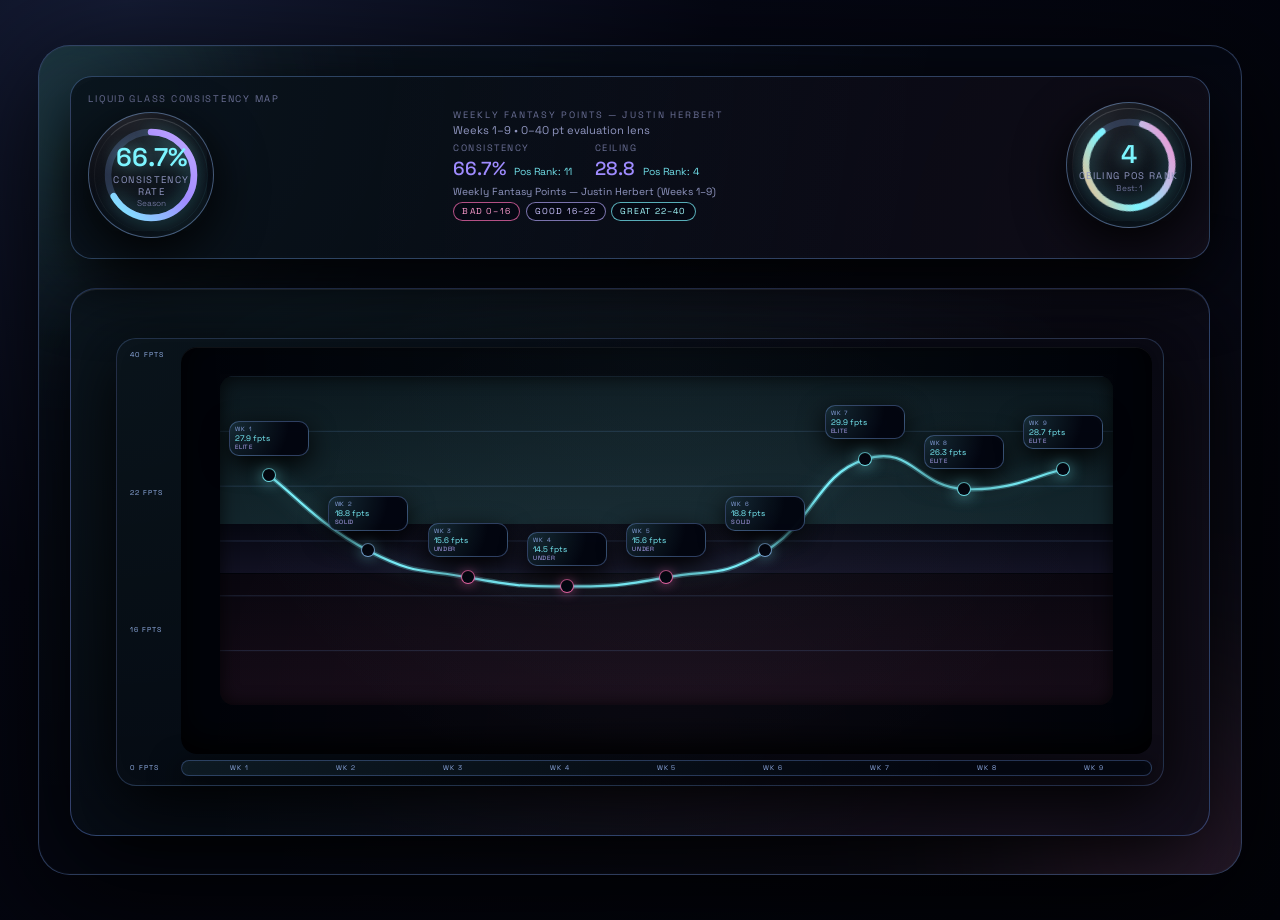
==== index.html @ f8a92109 "Merge 7397562824ddda8666086613f16e1fdcd18d4c22 into f3addb06becf944504b7ddfe4d9bb21b730d6e31" ====
<!DOCTYPE html>
<html lang="en">
  <head>
    <meta charset="UTF-8" />
    <title>Weekly Fantasy Points — Liquid Glass Consistency Map</title>
    <meta name="viewport" content="width=device-width, initial-scale=1.0" />
    <link rel="stylesheet" href="styles.css" />
  </head>
  <body>
    <main class="page">
      <section class="glass-shell">
        <!-- Ambient caustic glows -->
        <div class="shell-glow shell-glow--left"></div>
        <div class="shell-glow shell-glow--right"></div>

        <!-- Top integrated HUD band -->
        <header class="hud">
          <!-- Left: Consistency progress circle -->
          <div class="hud-segment hud-segment--left">
            <div class="hud-label">Liquid Glass Consistency Map</div>
            <div class="progress-circle progress-circle--consistency" aria-label="Season Consistency Rate 66.7%">
              <svg viewBox="0 0 120 120" class="progress-ring">
                <defs>
                  <linearGradient id="consistencyGradient" x1="0%" y1="0%" x2="100%" y2="100%">
                    <stop offset="0%" stop-color="#7cf5ff" />
                    <stop offset="55%" stop-color="#9f8bff" />
                    <stop offset="100%" stop-color="#c7a4ff" />
                  </linearGradient>
                </defs>
                <circle
                  class="progress-ring-track"
                  cx="60"
                  cy="60"
                  r="46"
                />
                <circle
                  class="progress-ring-fill"
                  cx="60"
                  cy="60"
                  r="46"
                  stroke="url(#consistencyGradient)"
                  style="--progress: 0.667;"
                />
              </svg>
              <div class="progress-circle-inner">
                <div class="progress-value">66.7%</div>
                <div class="progress-label">Consistency Rate</div>
                <div class="progress-caption">Season</div>
              </div>
            </div>
          </div>

          <!-- Center: Key stats -->
          <div class="hud-segment hud-segment--center">
            <div class="hud-player">
              <div class="hud-eyebrow">WEEKLY FANTASY POINTS — JUSTIN HERBERT</div>
              <div class="hud-context">Weeks 1–9 • 0–40 pt evaluation lens</div>
            </div>
            <div class="hud-metrics">
              <div class="metric-block">
                <div class="metric-label">Consistency</div>
                <div class="metric-primary">
                  <span class="metric-value">66.7%</span>
                  <span class="metric-sub">Pos Rank: 11</span>
                </div>
              </div>
              <div class="metric-block">
                <div class="metric-label">Ceiling</div>
                <div class="metric-primary">
                  <span class="metric-value">28.8</span>
                  <span class="metric-sub">Pos Rank: 4</span>
                </div>
              </div>
            </div>
            <div class="hud-series-label">
              Weekly Fantasy Points — Justin Herbert (Weeks 1–9)
            </div>
            <div class="hud-zones-legend">
              <span class="zone-chip zone-chip--bad">Bad 0–16</span>
              <span class="zone-chip zone-chip--good">Good 16–22</span>
              <span class="zone-chip zone-chip--great">Great 22–40</span>
            </div>
          </div>

          <!-- Right: Ceiling positional ranking circle -->
          <div class="hud-segment hud-segment--right">
            <div class="progress-circle progress-circle--ceiling" aria-label="Ceiling Positional Rank 4, closer to 1 is better">
              <svg viewBox="0 0 120 120" class="progress-ring">
                <defs>
                  <linearGradient id="ceilingGradient" x1="0%" y1="0%" x2="100%" y2="100%">
                    <stop offset="0%" stop-color="#ffb47e" />
                    <stop offset="40%" stop-color="#7cf5ff" />
                    <stop offset="100%" stop-color="#ff89cf" />
                  </linearGradient>
                </defs>
                <circle
                  class="progress-ring-track"
                  cx="60"
                  cy="60"
                  r="46"
                />
                <circle
                  class="progress-ring-fill progress-ring-fill--ceiling"
                  cx="60"
                  cy="60"
                  r="46"
                  stroke="url(#ceilingGradient)"
                  style="--progress: 0.842;"
                />
              </svg>
              <div class="progress-circle-inner">
                <div class="progress-value">4</div>
                <div class="progress-label">Ceiling Pos Rank</div>
                <div class="progress-caption">Best: 1</div>
              </div>
            </div>
          </div>
        </header>

        <!-- Chart container: canvas + tooltip overlay -->
        <section class="chart-shell">
          <div class="chart-glass-layer chart-glass-layer--outer"></div>
          <div class="chart-glass-layer chart-glass-layer--inner"></div>
          <div class="chart-caustic chart-caustic--top"></div>
          <div class="chart-caustic chart-caustic--bottom"></div>

          <canvas id="infographicCanvas" aria-label="Weekly fantasy points liquid glass chart" role="img"></canvas>

          <!-- Tooltip overlay (positioned by JS) -->
          <div id="chart-tooltip" class="chart-tooltip" hidden>
            <div class="tooltip-label" id="tooltip-week">Week 1</div>
            <div class="tooltip-value" id="tooltip-value">27.9 pts</div>
            <div class="tooltip-zone" id="tooltip-zone">Great Zone</div>
          </div>

          <!-- Week labels track removed to avoid second x-axis; canvas axis is the single timeline source -->
          <div class="week-track" aria-hidden="true"></div>
        </section>
      </section>
    </main>

    <script src="app.js"></script>
  </body>
</html>
---- styles.css ----
@import url("https://fonts.googleapis.com/css2?family=Space+Grotesk:wght@400;500;600&display=swap");

:root {
  --page-bg: radial-gradient(circle at 10% 0%, #151c35 0%, #050714 40%, #020309 100%);
  --font-main: "Space Grotesk", system-ui, -apple-system, BlinkMacSystemFont, "Segoe UI", sans-serif;

  --shell-bg: rgba(5, 8, 18, 0.9);
  --shell-border: rgba(132, 177, 255, 0.3);
  --shell-shadow: 0 28px 120px rgba(0, 0, 0, 0.92);

  --text-primary: #f6f7ff;
  --text-soft: #9096c0;
  --text-muted: #6b7096;

  --accent-cyan: #7cf5ff;
  --accent-violet: #9f8bff;
  --accent-pink: #ff89cf;
  --accent-great: #7cf5ff;
  --accent-good: #b9acff;
  --accent-bad: #ff6fb6;

  --zone-bad-from: rgba(18, 32, 70, 0.9);
  --zone-bad-to: rgba(13, 21, 46, 0.4);
  --zone-good-from: rgba(53, 50, 96, 0.9);
  --zone-good-to: rgba(40, 39, 73, 0.4);
  --zone-great-from: rgba(33, 71, 86, 0.9);
  --zone-great-to: rgba(42, 41, 66, 0.4);

  --tooltip-bg: rgba(6, 9, 20, 0.96);
  --tooltip-border: rgba(139, 189, 255, 0.6);
}

*,
*::before,
*::after {
  box-sizing: border-box;
}

html,
body {
  margin: 0;
  padding: 0;
}

body {
  min-height: 100vh;
  display: flex;
  align-items: center;
  justify-content: center;
  padding: 2.8rem clamp(1.4rem, 3vw, 3.2rem);
  background: var(--page-bg);
  color: var(--text-primary);
  font-family: var(--font-main);
}

/* PAGE + SHELL */

.page {
  width: 100%;
  display: flex;
  align-items: center;
  justify-content: center;
}

.glass-shell {
  position: relative;
  width: min(1280px, 100%);
  padding: 1.9rem 1.9rem 2.4rem;
  border-radius: 32px;
  background: radial-gradient(circle at 0% -20%, rgba(126, 245, 255, 0.06), transparent 60%) border-box,
    radial-gradient(circle at 100% 120%, rgba(255, 137, 207, 0.05), transparent 65%) border-box,
    var(--shell-bg);
  border: 1px solid var(--shell-border);
  box-shadow: var(--shell-shadow), inset 0 0 0 1px rgba(255, 255, 255, 0.02);
  backdrop-filter: blur(26px) saturate(150%);
  overflow: hidden;
}

/* Ambient shell glows */

.shell-glow {
  position: absolute;
  width: 420px;
  height: 420px;
  filter: blur(80px);
  opacity: 0.72;
  mix-blend-mode: screen;
  pointer-events: none;
}

.shell-glow--left {
  top: -140px;
  left: -180px;
  background: radial-gradient(circle at center, rgba(124, 245, 255, 0.38), transparent 70%);
}

.shell-glow--right {
  bottom: -180px;
  right: -120px;
  background: radial-gradient(circle at center, rgba(255, 137, 207, 0.28), transparent 70%);
}

/* TOP HUD: integrated liquid-glass band */

.hud {
  position: relative;
  z-index: 2;
  display: grid;
  grid-template-columns: minmax(0, 2.1fr) minmax(0, 2.4fr) minmax(0, 2fr);
  gap: 1.5rem;
  align-items: stretch;
  padding: 1rem 1.1rem 1.25rem;
  margin-bottom: 0.2rem;
  border-radius: 22px;
  background:
    radial-gradient(circle at 0% 0%, rgba(124, 245, 255, 0.06), transparent 75%),
    radial-gradient(circle at 100% 100%, rgba(255, 137, 207, 0.05), transparent 75%),
    rgba(4, 7, 16, 0.98);
  border: 1px solid rgba(126, 176, 255, 0.32);
  box-shadow:
    0 20px 70px rgba(0, 0, 0, 0.95),
    inset 0 0 18px rgba(255, 255, 255, 0.02);
  backdrop-filter: blur(22px) saturate(150%);
}

/* HUD segments */

.hud-segment {
  position: relative;
  display: flex;
  flex-direction: column;
  justify-content: center;
}

.hud-segment--left,
.hud-segment--right {
  gap: 0.4rem;
}

.hud-label {
  font-size: 0.6rem;
  letter-spacing: 0.18em;
  text-transform: uppercase;
  color: var(--text-muted);
}

/* Progress circles: shared */

.progress-circle {
  position: relative;
  width: 126px;
  height: 126px;
  border-radius: 50%;
  padding: 9px;
  display: flex;
  align-items: center;
  justify-content: center;
  background:
    radial-gradient(circle at 30% 0%, rgba(255, 255, 255, 0.12), transparent 70%),
    radial-gradient(circle at 80% 120%, rgba(124, 245, 255, 0.08), transparent 80%),
    rgba(3, 5, 13, 0.98);
  border: 1px solid rgba(151, 194, 255, 0.42);
  box-shadow:
    0 14px 50px rgba(0, 0, 0, 0.96),
    inset 0 0 12px rgba(255, 255, 255, 0.02);
}

.progress-circle::after {
  /* subtle edge highlight */
  content: "";
  position: absolute;
  inset: 5px;
  border-radius: 50%;
  border-top: 1px solid rgba(255, 255, 255, 0.16);
  border-left: 1px solid rgba(255, 255, 255, 0.05);
  border-right: 1px solid rgba(124, 245, 255, 0.08);
  opacity: 0.9;
  pointer-events: none;
}

.progress-ring {
  position: absolute;
  inset: 6px;
  transform: rotate(-90deg);
}

.progress-ring-track {
  fill: none;
  stroke: rgba(90, 112, 164, 0.35);
  stroke-width: 7;
}

.progress-ring-fill {
  fill: none;
  stroke-width: 7;
  stroke-linecap: round;
  stroke-dasharray: 289; /* approx circumference for r=46 */
  stroke-dashoffset: calc(289 * (1 - var(--progress, 0)));
  filter: drop-shadow(0 0 10px rgba(124, 245, 255, 0.42));
}

.progress-ring-fill--ceiling {
  /* start arc slightly offset for distinct feel */
  transform-origin: 60px 60px;
  transform: rotate(18deg);
}

.progress-circle-inner {
  position: relative;
  z-index: 2;
  text-align: center;
  display: flex;
  flex-direction: column;
  gap: 0.02rem;
}

.progress-value {
  font-size: 1.6rem;
  font-weight: 600;
  color: var(--accent-cyan);
  text-shadow: 0 0 16px rgba(124, 245, 255, 0.52);
}

.progress-label {
  font-size: 0.6rem;
  letter-spacing: 0.14em;
  text-transform: uppercase;
  color: var(--text-soft);
}

.progress-caption {
  font-size: 0.52rem;
  color: var(--text-muted);
}

/* Center HUD stats */

.hud-player {
  margin-bottom: 0.3rem;
}

.hud-eyebrow {
  font-size: 0.58rem;
  letter-spacing: 0.22em;
  text-transform: uppercase;
  color: var(--text-muted);
}

.hud-context {
  margin-top: 0.08rem;
  font-size: 0.7rem;
  color: var(--text-soft);
}

.hud-metrics {
  display: flex;
  gap: 1.4rem;
  margin: 0.05rem 0 0.3rem;
}

.metric-block {
  display: flex;
  flex-direction: column;
  gap: 0.08rem;
}

.metric-label {
  font-size: 0.58rem;
  text-transform: uppercase;
  letter-spacing: 0.16em;
  color: var(--text-muted);
}

.metric-primary {
  display: flex;
  align-items: baseline;
  gap: 0.5rem;
}

.metric-value {
  font-size: 1.18rem;
  font-weight: 500;
  color: var(--accent-violet);
}

.metric-sub {
  font-size: 0.64rem;
  color: var(--accent-cyan);
  opacity: 0.9;
}

.hud-series-label {
  font-size: 0.64rem;
  color: var(--text-soft);
}

.hud-zones-legend {
  margin-top: 0.2rem;
  display: flex;
  flex-wrap: wrap;
  gap: 0.35rem;
  font-size: 0.54rem;
}

.zone-chip {
  padding: 0.18rem 0.5rem;
  border-radius: 999px;
  border: 1px solid rgba(132, 177, 255, 0.26);
  background: rgba(6, 9, 20, 0.98);
  text-transform: uppercase;
  letter-spacing: 0.14em;
  color: var(--text-soft);
}

.zone-chip--bad {
  border-color: rgba(255, 111, 182, 0.7);
  color: #ff9dd0;
}

.zone-chip--good {
  border-color: rgba(185, 172, 255, 0.65);
  color: #cbc3ff;
}

.zone-chip--great {
  border-color: rgba(124, 245, 255, 0.7);
  color: #a6fbff;
}

/* Right HUD segment specific */

.hud-segment--right {
  align-items: flex-end;
}

/* Ensure progress circles scale a bit on smaller screens without animation */

.hud-segment--left .progress-circle,
.hud-segment--right .progress-circle {
  transition: none;
}

/* CHART SHELL */

.chart-shell {
  position: relative;
  margin-top: 1.85rem;
  padding: 1.2rem 1.2rem 1.4rem;
  border-radius: 26px;
  background:
    radial-gradient(circle at 15% 0%, rgba(124, 245, 255, 0.07), transparent 75%),
    radial-gradient(circle at 85% 100%, rgba(255, 137, 207, 0.08), transparent 75%),
    rgba(4, 7, 16, 0.98);
  border: 1px solid rgba(115, 158, 255, 0.35);
  box-shadow:
    0 26px 90px rgba(0, 0, 0, 0.98),
    inset 0 1px 0 rgba(255, 255, 255, 0.12),
    inset 0 20px 60px rgba(255, 255, 255, 0.018);
  overflow: hidden;
}

/* Inner glass layers for depth */

.chart-glass-layer {
  position: absolute;
  inset: 9% 4%;
  border-radius: 24px;
  pointer-events: none;
}

.chart-glass-layer--outer {
  border: 1px solid rgba(139, 184, 255, 0.2);
  box-shadow:
    inset 0 18px 40px rgba(255, 255, 255, 0.03),
    inset 0 -18px 65px rgba(0, 0, 0, 0.9);
}

.chart-glass-layer--inner {
  inset: 13% 7%;
  border-radius: 20px;
  background:
    radial-gradient(ellipse at top, rgba(124, 245, 255, 0.05), transparent 65%),
    radial-gradient(ellipse at bottom, rgba(255, 137, 207, 0.04), transparent 60%);
  box-shadow:
    inset 0 0 40px rgba(0, 0, 0, 0.95),
    inset 0 0 0 1px rgba(255, 255, 255, 0.015);
}

/* Caustic highlights */

.chart-caustic {
  position: absolute;
  pointer-events: none;
  filter: blur(32px);
  mix-blend-mode: screen;
  opacity: 0.65;
}

.chart-caustic--top {
  left: 10%;
  right: 10%;
  top: 9%;
  height: 38px;
  background: radial-gradient(ellipse at center, rgba(124, 245, 255, 0.22), transparent 70%);
}

.chart-caustic--bottom {
  left: 22%;
  right: 22%;
  bottom: 7%;
  height: 34px;
  background: radial-gradient(ellipse at center, rgba(255, 137, 207, 0.18), transparent 70%);
}

/* Chart host remains as structural canvas; real chart is DOM/SVG built adjacent */

#infographicCanvas {
  position: relative;
  display: block;
  width: 100%;
  height: clamp(360px, 56vh, 560px);
  border-radius: 22px;
  z-index: 2;
  cursor: default;
  padding: 0;
  background: transparent;
  overflow: visible;
}

/* Liquid Glass chart (lg-*) namespace */

.lg-chart-root {
  position: absolute;
  inset: 9% 4%;
  display: flex;
  align-items: stretch;
  justify-content: flex-start;
  z-index: 3;
  pointer-events: none; /* inner elements selectively re-enable */
}

.lg-chart-box {
  position: relative;
  flex: 1;
  display: grid;
  grid-template-columns: auto minmax(0, 1fr);
  grid-template-rows: minmax(0, 1fr) auto;
  column-gap: 0.65rem;
  row-gap: 0.35rem;
  padding: 0.5rem 0.7rem 0.55rem;
  border-radius: 20px;
  background:
    radial-gradient(circle at 0% 0%, rgba(124, 245, 255, 0.06), transparent 70%),
    radial-gradient(circle at 100% 100%, rgba(255, 137, 207, 0.05), transparent 70%),
    rgba(3, 6, 14, 0.98);
  border: 1px solid rgba(132, 177, 255, 0.22);
  box-shadow:
    inset 0 0 26px rgba(255, 255, 255, 0.02),
    0 18px 70px rgba(0, 0, 0, 0.98);
  backdrop-filter: blur(22px) saturate(150%);
  overflow: hidden;
  pointer-events: auto;
}

/* Y axis */

.lg-y-axis {
  grid-row: 1 / span 2;
  display: flex;
  flex-direction: column;
  justify-content: space-between;
  padding: 0.2rem 0.4rem 0.25rem 0.1rem;
}

.lg-y-tick {
  display: flex;
  align-items: center;
}

.lg-y-label {
  font-size: 0.44rem;
  letter-spacing: 0.14em;
  text-transform: uppercase;
  color: rgba(152, 182, 238, 0.96);
  white-space: nowrap;
}

/* Chart body (zones + grid + points) */

.lg-chart-body {
  position: relative;
  grid-column: 2 / 3;
  grid-row: 1 / 2;
  border-radius: 16px;
  overflow: hidden;
  background:
    radial-gradient(circle at 50% 0%, rgba(124, 245, 255, 0.04), transparent 75%),
    radial-gradient(circle at 50% 100%, rgba(255, 137, 207, 0.035), transparent 75%),
    rgba(2, 4, 10, 0.98);
  box-shadow:
    inset 0 1px 0 rgba(255, 255, 255, 0.06),
    inset 0 -12px 32px rgba(0, 0, 0, 0.96);
}

/* Horizontal bands */

.lg-zones {
  position: absolute;
  inset: 7% 4% 12% 4%;
  border-radius: 14px;
  overflow: hidden;
  pointer-events: none;
}

.lg-zone {
  position: absolute;
  left: 0;
  right: 0;
}

.lg-zone--bad {
  background: linear-gradient(
    to bottom,
    rgba(255, 111, 182, 0.03),
    rgba(255, 111, 182, 0.08)
  );
}

.lg-zone--good {
  background: linear-gradient(
    to bottom,
    rgba(159, 139, 255, 0.03),
    rgba(159, 139, 255, 0.1)
  );
}

.lg-zone--great {
  background: linear-gradient(
    to bottom,
    rgba(124, 245, 255, 0.08),
    rgba(124, 245, 255, 0.14)
  );
}

/* Grid overlay */

.lg-grid {
  position: absolute;
  inset: 7% 4% 12% 4%;
  border-radius: 14px;
  pointer-events: none;
  background-image: linear-gradient(
    to bottom,
    rgba(122, 167, 236, 0.22) 1px,
    transparent 1px
  );
  background-size: 100% calc(100% / 6);
  box-shadow: inset 0 0 18px rgba(0, 0, 0, 0.9);
  opacity: 0.85;
}

/* Points / curve layer */

.lg-points-layer {
  position: absolute;
  inset: 7% 4% 12% 4%;
  border-radius: 14px;
  pointer-events: none;
}

/* SVG curve */

.lg-curve-layer {
  position: absolute;
  inset: 0;
  width: 100%;
  height: 100%;
  overflow: visible;
}

.lg-curve {
  fill: none;
  stroke-linecap: round;
  stroke-linejoin: round;
}

.lg-curve--glow {
  stroke: rgba(124, 245, 255, 0.28);
  stroke-width: 5;
  filter: drop-shadow(0 0 10px rgba(124, 245, 255, 0.6));
}

.lg-curve--core {
  stroke: rgba(124, 245, 255, 0.96);
  stroke-width: 2.2;
}

/* Data points */

.lg-point {
  position: absolute;
  width: 12px;
  height: 12px;
  border-radius: 999px;
  background: #040813;
  box-shadow:
    0 0 0 1px rgba(146, 199, 255, 0.8),
    0 0 14px rgba(124, 245, 255, 0.6);
}

.lg-point.lg-zone--great {
  box-shadow:
    0 0 0 1px rgba(124, 245, 255, 0.95),
    0 0 16px rgba(124, 245, 255, 0.9);
}

.lg-point.lg-zone--bad {
  box-shadow:
    0 0 0 1px rgba(255, 111, 182, 0.9),
    0 0 12px rgba(255, 111, 182, 0.7);
}

/* Point labels */

.lg-point-label {
  position: absolute;
  width: 80px;
  padding: 0.18rem 0.32rem 0.22rem;
  border-radius: 10px;
  background: radial-gradient(
      circle at 0 0,
      rgba(124, 245, 255, 0.16),
      transparent 70%
    ),
    rgba(3, 6, 16, 0.98);
  border: 1px solid rgba(132, 177, 255, 0.34);
  box-shadow:
    0 8px 26px rgba(0, 0, 0, 0.96),
    inset 0 0 10px rgba(255, 255, 255, 0.02);
  backdrop-filter: blur(14px) saturate(150%);
  font-size: 0.42rem;
  color: #e6f0ff;
  pointer-events: none;
}

.lg-point-label-week {
  font-size: 0.38rem;
  letter-spacing: 0.14em;
  text-transform: uppercase;
  color: rgba(140, 168, 230, 0.96);
}

.lg-point-label-pts {
  font-size: 0.5rem;
  color: var(--accent-cyan);
}

.lg-point-label-zone {
  font-size: 0.38rem;
  text-transform: uppercase;
  letter-spacing: 0.11em;
  color: rgba(185, 172, 255, 0.98);
}

/* X axis */

.lg-x-axis {
  grid-column: 2 / 3;
  grid-row: 2 / 3;
  display: grid;
  grid-auto-flow: column;
  grid-auto-columns: 1fr;
  column-gap: 0.1rem;
  padding: 0.16rem 0.25rem 0.16rem 0.3rem;
  border-radius: 11px;
  background:
    radial-gradient(circle at 0% 0%, rgba(124, 245, 255, 0.08), transparent 80%),
    rgba(4, 7, 16, 0.98);
  border: 1px solid rgba(116, 160, 246, 0.3);
  box-shadow:
    0 10px 32px rgba(0, 0, 0, 0.96),
    inset 0 0 12px rgba(255, 255, 255, 0.02);
}

.lg-x-label {
  font-size: 0.42rem;
  text-align: center;
  letter-spacing: 0.14em;
  text-transform: uppercase;
  color: rgba(148, 177, 235, 0.96);
}

/* Ensure tooltip and week track remain neutral (HUD unaffected) */

.week-track {
  display: none;
}

.chart-tooltip {
  display: none;
}

/* RESPONSIVE */

@media (max-width: 980px) {
  body {
    padding: 1.8rem 1.2rem;
  }

  .glass-shell {
    padding: 1.4rem 1.4rem 1.8rem;
    border-radius: 26px;
  }

  .shell-header {
    grid-template-columns: minmax(0, 2fr) minmax(0, 2fr);
    grid-template-rows: auto auto;
    gap: 1.2rem;
  }

  .shell-header-right {
    grid-column: span 2;
    justify-self: flex-start;
  }

  .shell-meta {
    grid-template-columns: minmax(0, 1.6fr) minmax(0, 2fr);
    grid-auto-rows: auto;
    row-gap: 0.8rem;
  }

  .meta-legend {
    justify-content: flex-start;
  }
}

@media (max-width: 720px) {
  .shell-header {
    grid-template-columns: 1fr;
  }

  .shell-header-center {
    justify-self: flex-start;
    margin-left: -0.1rem;
  }

  .shell-header-right {
    justify-self: flex-start;
  }

  .shell-meta {
    grid-template-columns: 1fr;
  }

  #infographicCanvas {
    height: clamp(320px, 50vh, 440px);
  }

}
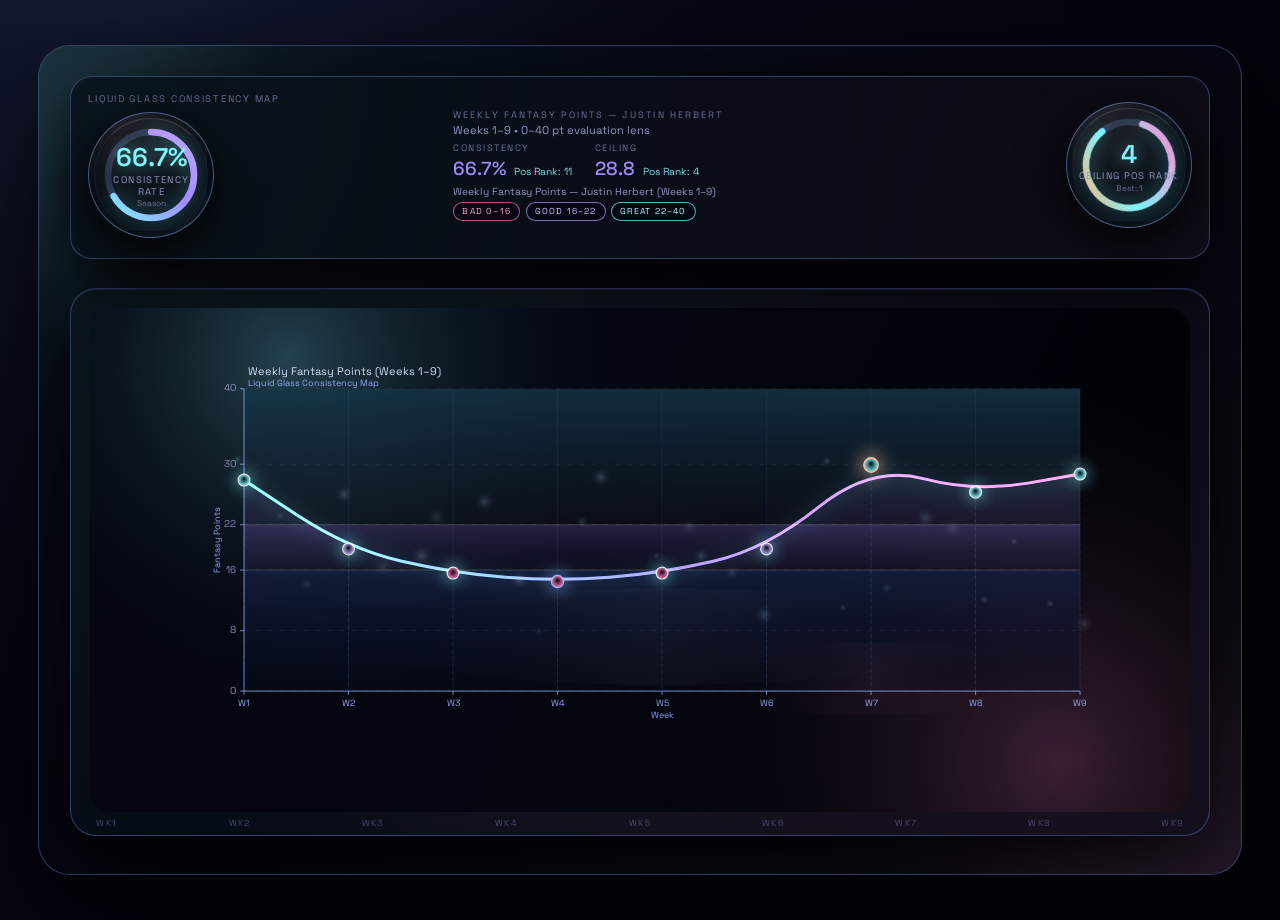
==== commit 292e4243: "Merge 1b4242892ae2c00131a32dca139b7974f654d42c into f3addb06becf944504b7ddfe4d9bb21b730d6e31" ====
--- a/index.html
+++ b/index.html
@@ -133,8 +133,19 @@
             <div class="tooltip-zone" id="tooltip-zone">Great Zone</div>
           </div>
 
-          <!-- Week labels track removed to avoid second x-axis; canvas axis is the single timeline source -->
-          <div class="week-track" aria-hidden="true"></div>
+          <!-- Week labels track (helper for quick reading) -->
+          <div class="week-track" aria-hidden="true">
+            <!-- Week labels are rendered into canvas + orbs; this subtle strip reinforces the timeline -->
+            <span>WK1</span>
+            <span>WK2</span>
+            <span>WK3</span>
+            <span>WK4</span>
+            <span>WK5</span>
+            <span>WK6</span>
+            <span>WK7</span>
+            <span>WK8</span>
+            <span>WK9</span>
+          </div>
         </section>
       </section>
     </main>
--- a/styles.css
+++ b/styles.css
@@ -412,7 +412,7 @@
   background: radial-gradient(ellipse at center, rgba(255, 137, 207, 0.18), transparent 70%);
 }
 
-/* Chart host remains as structural canvas; real chart is DOM/SVG built adjacent */
+/* Canvas */
 
 #infographicCanvas {
   position: relative;
@@ -420,284 +420,75 @@
   width: 100%;
   height: clamp(360px, 56vh, 560px);
   border-radius: 22px;
+  z-index: 3;
+  cursor: default;
+}
+
+/* Week track: subtle static guide, not interactive */
+
+.week-track {
+  position: absolute;
+  bottom: 0.35rem;
+  left: 1.6rem;
+  right: 1.6rem;
+  display: flex;
+  justify-content: space-between;
+  font-size: 0.55rem;
+  letter-spacing: 0.16em;
+  text-transform: uppercase;
+  color: rgba(158, 173, 255, 0.36);
+  pointer-events: none;
   z-index: 2;
-  cursor: default;
-  padding: 0;
-  background: transparent;
-  overflow: visible;
-}
-
-/* Liquid Glass chart (lg-*) namespace */
-
-.lg-chart-root {
-  position: absolute;
-  inset: 9% 4%;
-  display: flex;
-  align-items: stretch;
-  justify-content: flex-start;
-  z-index: 3;
-  pointer-events: none; /* inner elements selectively re-enable */
-}
-
-.lg-chart-box {
-  position: relative;
-  flex: 1;
-  display: grid;
-  grid-template-columns: auto minmax(0, 1fr);
-  grid-template-rows: minmax(0, 1fr) auto;
-  column-gap: 0.65rem;
-  row-gap: 0.35rem;
+}
+
+/* Tooltip */
+
+.chart-tooltip {
+  position: absolute;
+  min-width: 136px;
   padding: 0.5rem 0.7rem 0.55rem;
-  border-radius: 20px;
-  background:
-    radial-gradient(circle at 0% 0%, rgba(124, 245, 255, 0.06), transparent 70%),
-    radial-gradient(circle at 100% 100%, rgba(255, 137, 207, 0.05), transparent 70%),
-    rgba(3, 6, 14, 0.98);
-  border: 1px solid rgba(132, 177, 255, 0.22);
+  border-radius: 14px;
+  background: var(--tooltip-bg);
+  border: 1px solid var(--tooltip-border);
   box-shadow:
-    inset 0 0 26px rgba(255, 255, 255, 0.02),
-    0 18px 70px rgba(0, 0, 0, 0.98);
-  backdrop-filter: blur(22px) saturate(150%);
-  overflow: hidden;
-  pointer-events: auto;
-}
-
-/* Y axis */
-
-.lg-y-axis {
-  grid-row: 1 / span 2;
-  display: flex;
-  flex-direction: column;
-  justify-content: space-between;
-  padding: 0.2rem 0.4rem 0.25rem 0.1rem;
-}
-
-.lg-y-tick {
-  display: flex;
-  align-items: center;
-}
-
-.lg-y-label {
-  font-size: 0.44rem;
-  letter-spacing: 0.14em;
-  text-transform: uppercase;
-  color: rgba(152, 182, 238, 0.96);
-  white-space: nowrap;
-}
-
-/* Chart body (zones + grid + points) */
-
-.lg-chart-body {
-  position: relative;
-  grid-column: 2 / 3;
-  grid-row: 1 / 2;
-  border-radius: 16px;
-  overflow: hidden;
-  background:
-    radial-gradient(circle at 50% 0%, rgba(124, 245, 255, 0.04), transparent 75%),
-    radial-gradient(circle at 50% 100%, rgba(255, 137, 207, 0.035), transparent 75%),
-    rgba(2, 4, 10, 0.98);
-  box-shadow:
-    inset 0 1px 0 rgba(255, 255, 255, 0.06),
-    inset 0 -12px 32px rgba(0, 0, 0, 0.96);
-}
-
-/* Horizontal bands */
-
-.lg-zones {
-  position: absolute;
-  inset: 7% 4% 12% 4%;
-  border-radius: 14px;
-  overflow: hidden;
+    0 16px 50px rgba(0, 0, 0, 0.95),
+    inset 0 0 14px rgba(255, 255, 255, 0.02);
+  backdrop-filter: blur(18px) saturate(150%);
+  transform: translate(-50%, -115%);
+  z-index: 10;
   pointer-events: none;
 }
 
-.lg-zone {
-  position: absolute;
-  left: 0;
-  right: 0;
-}
-
-.lg-zone--bad {
-  background: linear-gradient(
-    to bottom,
-    rgba(255, 111, 182, 0.03),
-    rgba(255, 111, 182, 0.08)
-  );
-}
-
-.lg-zone--good {
-  background: linear-gradient(
-    to bottom,
-    rgba(159, 139, 255, 0.03),
-    rgba(159, 139, 255, 0.1)
-  );
-}
-
-.lg-zone--great {
-  background: linear-gradient(
-    to bottom,
-    rgba(124, 245, 255, 0.08),
-    rgba(124, 245, 255, 0.14)
-  );
-}
-
-/* Grid overlay */
-
-.lg-grid {
-  position: absolute;
-  inset: 7% 4% 12% 4%;
-  border-radius: 14px;
-  pointer-events: none;
-  background-image: linear-gradient(
-    to bottom,
-    rgba(122, 167, 236, 0.22) 1px,
-    transparent 1px
-  );
-  background-size: 100% calc(100% / 6);
-  box-shadow: inset 0 0 18px rgba(0, 0, 0, 0.9);
-  opacity: 0.85;
-}
-
-/* Points / curve layer */
-
-.lg-points-layer {
-  position: absolute;
-  inset: 7% 4% 12% 4%;
-  border-radius: 14px;
-  pointer-events: none;
-}
-
-/* SVG curve */
-
-.lg-curve-layer {
-  position: absolute;
-  inset: 0;
-  width: 100%;
-  height: 100%;
-  overflow: visible;
-}
-
-.lg-curve {
-  fill: none;
-  stroke-linecap: round;
-  stroke-linejoin: round;
-}
-
-.lg-curve--glow {
-  stroke: rgba(124, 245, 255, 0.28);
-  stroke-width: 5;
-  filter: drop-shadow(0 0 10px rgba(124, 245, 255, 0.6));
-}
-
-.lg-curve--core {
-  stroke: rgba(124, 245, 255, 0.96);
-  stroke-width: 2.2;
-}
-
-/* Data points */
-
-.lg-point {
-  position: absolute;
-  width: 12px;
-  height: 12px;
-  border-radius: 999px;
-  background: #040813;
-  box-shadow:
-    0 0 0 1px rgba(146, 199, 255, 0.8),
-    0 0 14px rgba(124, 245, 255, 0.6);
-}
-
-.lg-point.lg-zone--great {
-  box-shadow:
-    0 0 0 1px rgba(124, 245, 255, 0.95),
-    0 0 16px rgba(124, 245, 255, 0.9);
-}
-
-.lg-point.lg-zone--bad {
-  box-shadow:
-    0 0 0 1px rgba(255, 111, 182, 0.9),
-    0 0 12px rgba(255, 111, 182, 0.7);
-}
-
-/* Point labels */
-
-.lg-point-label {
-  position: absolute;
-  width: 80px;
-  padding: 0.18rem 0.32rem 0.22rem;
-  border-radius: 10px;
-  background: radial-gradient(
-      circle at 0 0,
-      rgba(124, 245, 255, 0.16),
-      transparent 70%
-    ),
-    rgba(3, 6, 16, 0.98);
-  border: 1px solid rgba(132, 177, 255, 0.34);
-  box-shadow:
-    0 8px 26px rgba(0, 0, 0, 0.96),
-    inset 0 0 10px rgba(255, 255, 255, 0.02);
-  backdrop-filter: blur(14px) saturate(150%);
-  font-size: 0.42rem;
-  color: #e6f0ff;
-  pointer-events: none;
-}
-
-.lg-point-label-week {
-  font-size: 0.38rem;
-  letter-spacing: 0.14em;
-  text-transform: uppercase;
-  color: rgba(140, 168, 230, 0.96);
-}
-
-.lg-point-label-pts {
-  font-size: 0.5rem;
+.chart-tooltip::before {
+  content: "";
+  position: absolute;
+  left: 50%;
+  bottom: -7px;
+  transform: translateX(-50%);
+  border-width: 7px 7px 0 7px;
+  border-style: solid;
+  border-color: rgba(10, 14, 30, 0.96) transparent transparent transparent;
+  filter: drop-shadow(0 -1px 3px rgba(0, 0, 0, 0.9));
+}
+
+.tooltip-label {
+  font-size: 0.58rem;
+  letter-spacing: 0.18em;
+  text-transform: uppercase;
+  color: var(--text-muted);
+}
+
+.tooltip-value {
+  margin-top: 0.08rem;
+  font-size: 0.98rem;
+  font-weight: 500;
   color: var(--accent-cyan);
 }
 
-.lg-point-label-zone {
-  font-size: 0.38rem;
-  text-transform: uppercase;
-  letter-spacing: 0.11em;
-  color: rgba(185, 172, 255, 0.98);
-}
-
-/* X axis */
-
-.lg-x-axis {
-  grid-column: 2 / 3;
-  grid-row: 2 / 3;
-  display: grid;
-  grid-auto-flow: column;
-  grid-auto-columns: 1fr;
-  column-gap: 0.1rem;
-  padding: 0.16rem 0.25rem 0.16rem 0.3rem;
-  border-radius: 11px;
-  background:
-    radial-gradient(circle at 0% 0%, rgba(124, 245, 255, 0.08), transparent 80%),
-    rgba(4, 7, 16, 0.98);
-  border: 1px solid rgba(116, 160, 246, 0.3);
-  box-shadow:
-    0 10px 32px rgba(0, 0, 0, 0.96),
-    inset 0 0 12px rgba(255, 255, 255, 0.02);
-}
-
-.lg-x-label {
-  font-size: 0.42rem;
-  text-align: center;
-  letter-spacing: 0.14em;
-  text-transform: uppercase;
-  color: rgba(148, 177, 235, 0.96);
-}
-
-/* Ensure tooltip and week track remain neutral (HUD unaffected) */
-
-.week-track {
-  display: none;
-}
-
-.chart-tooltip {
-  display: none;
+.tooltip-zone {
+  margin-top: 0.02rem;
+  font-size: 0.64rem;
+  color: var(--accent-violet);
 }
 
 /* RESPONSIVE */
@@ -756,4 +547,8 @@
     height: clamp(320px, 50vh, 440px);
   }
 
-}
+  .week-track {
+    left: 1.2rem;
+    right: 1.2rem;
+  }
+}
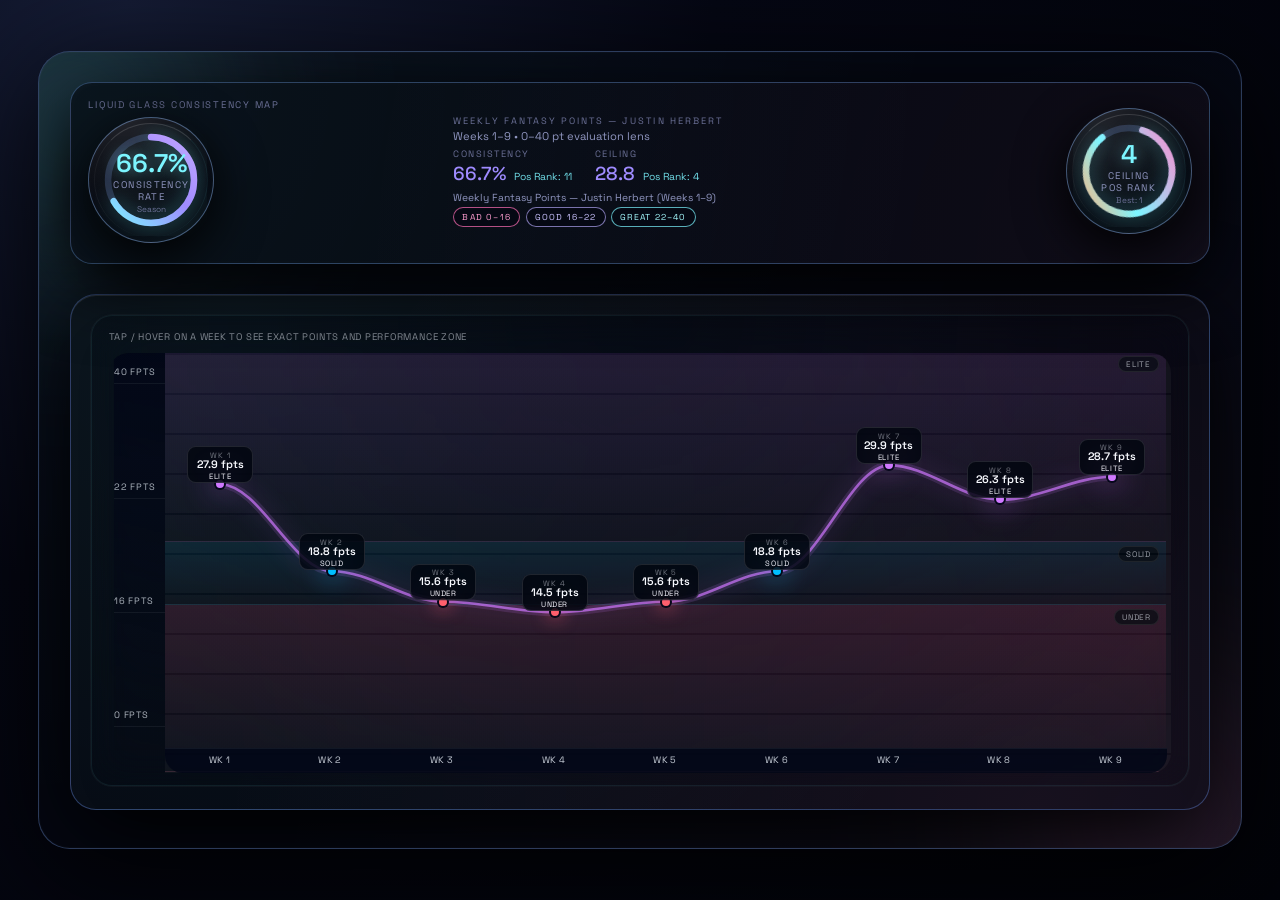
==== commit 45a5296c: "Merge 909bdd382ce21caeeb0fba69757c3b03284b9605 into f3addb06becf944504b7ddfe4d9bb21b730d6e31" ====
--- a/index.html
+++ b/index.html
@@ -110,41 +110,25 @@
               </svg>
               <div class="progress-circle-inner">
                 <div class="progress-value">4</div>
-                <div class="progress-label">Ceiling Pos Rank</div>
+                <div class="progress-label">Ceiling<br> Pos Rank</div>
                 <div class="progress-caption">Best: 1</div>
               </div>
             </div>
           </div>
         </header>
 
-        <!-- Chart container: canvas + tooltip overlay -->
+        <!-- Chart container: reference weekly chart shell -->
         <section class="chart-shell">
-          <div class="chart-glass-layer chart-glass-layer--outer"></div>
-          <div class="chart-glass-layer chart-glass-layer--inner"></div>
-          <div class="chart-caustic chart-caustic--top"></div>
-          <div class="chart-caustic chart-caustic--bottom"></div>
-
-          <canvas id="infographicCanvas" aria-label="Weekly fantasy points liquid glass chart" role="img"></canvas>
-
-          <!-- Tooltip overlay (positioned by JS) -->
-          <div id="chart-tooltip" class="chart-tooltip" hidden>
-            <div class="tooltip-label" id="tooltip-week">Week 1</div>
-            <div class="tooltip-value" id="tooltip-value">27.9 pts</div>
-            <div class="tooltip-zone" id="tooltip-zone">Great Zone</div>
-          </div>
-
-          <!-- Week labels track (helper for quick reading) -->
-          <div class="week-track" aria-hidden="true">
-            <!-- Week labels are rendered into canvas + orbs; this subtle strip reinforces the timeline -->
-            <span>WK1</span>
-            <span>WK2</span>
-            <span>WK3</span>
-            <span>WK4</span>
-            <span>WK5</span>
-            <span>WK6</span>
-            <span>WK7</span>
-            <span>WK8</span>
-            <span>WK9</span>
+          <div class="weekly-chart-shell">
+            <small class="weekly-chart-shell__hint">
+              Tap / hover on a week to see exact points and performance zone
+            </small>
+            <div class="weekly-chart-box" id="weekly-chart-box">
+              <div class="weekly-chart-y-axis" id="weekly-chart-y-axis"></div>
+              <div class="weekly-chart-grid" aria-hidden="true"></div>
+              <div class="weekly-chart-line-layer" id="weekly-chart-points"></div>
+              <div class="weekly-chart-x-axis" id="weekly-chart-x-axis"></div>
+            </div>
           </div>
         </section>
       </section>
--- a/styles.css
+++ b/styles.css
@@ -359,136 +359,205 @@
   overflow: hidden;
 }
 
-/* Inner glass layers for depth */
-
-.chart-glass-layer {
-  position: absolute;
-  inset: 9% 4%;
-  border-radius: 24px;
+/* Reference weekly chart shell */
+
+.weekly-chart-shell {
+  position: relative;
+  border-radius: 22px;
+  padding: 1rem 1.1rem 0.8rem;
+  background: radial-gradient(circle at top, rgba(1, 5, 16, 0.45), rgba(4, 7, 18, 0));
+  border: 1px solid rgba(255, 255, 255, 0.04);
+  box-shadow: inset 0 0 0 1px rgba(124, 245, 255, 0.08);
+  backdrop-filter: blur(18px);
+  overflow: hidden;
+}
+
+.weekly-chart-shell__hint {
+  color: rgba(239, 246, 255, 0.55);
+  font-size: 0.6rem;
+  display: block;
+  margin-bottom: 0.6rem;
+  letter-spacing: 0.08em;
+  text-transform: uppercase;
+}
+
+.weekly-chart-box {
+  position: relative;
+  width: 100%;
+  height: clamp(320px, 50vh, 420px);
+  border-radius: 20px;
+  overflow: hidden;
+  background: radial-gradient(circle at 35% 20%, rgba(2, 6, 23, 0.22), rgba(2, 6, 23, 0));
+}
+
+.weekly-chart-y-axis {
+  position: absolute;
+  top: 0;
+  bottom: 1.35rem;
+  left: 0.35rem;
+  width: 3.2rem;
+  background: linear-gradient(180deg, rgba(2, 6, 23, 0.78), rgba(2, 6, 23, 0));
+  display: flex;
+  flex-direction: column;
+  justify-content: space-between;
+  padding: 0.85rem 0 1.5rem;
+  gap: 0.25rem;
+  z-index: 3;
+}
+
+.weekly-chart-y-tick {
+  display: flex;
+  align-items: center;
+  gap: 0.3rem;
+  font-size: 0.58rem;
+  color: rgba(239, 246, 255, 0.72);
+  border-bottom: 1px solid rgba(239, 246, 255, 0.06);
+  padding-bottom: 0.32rem;
+  letter-spacing: 0.08em;
+  text-transform: uppercase;
+}
+
+.weekly-chart-grid {
+  position: absolute;
+  inset: 0 0 0 3.5rem;
+  background-image: linear-gradient(
+    transparent calc(100% - 38px),
+    rgba(255, 255, 255, 0.04) calc(100% - 38px)
+  );
+  background-size: 100% 40px;
   pointer-events: none;
-}
-
-.chart-glass-layer--outer {
-  border: 1px solid rgba(139, 184, 255, 0.2);
-  box-shadow:
-    inset 0 18px 40px rgba(255, 255, 255, 0.03),
-    inset 0 -18px 65px rgba(0, 0, 0, 0.9);
-}
-
-.chart-glass-layer--inner {
-  inset: 13% 7%;
-  border-radius: 20px;
-  background:
-    radial-gradient(ellipse at top, rgba(124, 245, 255, 0.05), transparent 65%),
-    radial-gradient(ellipse at bottom, rgba(255, 137, 207, 0.04), transparent 60%);
-  box-shadow:
-    inset 0 0 40px rgba(0, 0, 0, 0.95),
-    inset 0 0 0 1px rgba(255, 255, 255, 0.015);
-}
-
-/* Caustic highlights */
-
-.chart-caustic {
-  position: absolute;
+  z-index: 1;
+}
+
+.weekly-chart-line-layer {
+  position: absolute;
+  inset: 1rem 0.25rem 1.4rem 3.5rem;
+  z-index: 4;
+}
+
+.weekly-chart-x-axis {
+  position: absolute;
+  bottom: 0;
+  left: 3.5rem;
+  right: 0.3rem;
+  display: flex;
+  justify-content: space-between;
+  gap: 0;
+  font-size: 0.58rem;
+  color: rgba(239, 246, 255, 0.82);
+  background: rgba(2, 6, 23, 0.85);
+  border-top: 1px solid rgba(239, 246, 255, 0.06);
+  border-radius: 0 0 18px 18px;
+  backdrop-filter: blur(10px);
+  padding: 0.35rem 0 0.4rem;
+  letter-spacing: 0.04em;
+  z-index: 5;
+}
+
+.weekly-chart-x-axis span {
+  flex: 1 1 auto;
+  text-align: center;
+}
+
+.weekly-zone {
+  position: absolute;
+  left: 3.5rem;
+  right: 0.35rem;
+  border-bottom: 1px solid rgba(239, 246, 255, 0.05);
+  z-index: 0;
+}
+
+.weekly-zone-label {
+  position: absolute;
+  top: 4px;
+  right: 0.45rem;
+  font-size: 0.5rem;
+  text-transform: uppercase;
+  letter-spacing: 0.11em;
+  padding: 0.12rem 0.4rem 0.16rem;
+  border-radius: 999px;
+  border: 1px solid rgba(255, 255, 255, 0.08);
+  background: rgba(1, 4, 11, 0.78);
+  color: rgba(239, 246, 255, 0.62);
+  backdrop-filter: blur(12px);
+}
+
+.weekly-zone--bad {
+  background: linear-gradient(180deg, rgba(255, 66, 122, 0.12), rgba(5, 7, 15, 0));
+}
+
+.weekly-zone--good {
+  background: linear-gradient(180deg, rgba(0, 195, 255, 0.09), rgba(5, 7, 15, 0));
+}
+
+.weekly-zone--great {
+  background: linear-gradient(180deg, rgba(199, 97, 255, 0.1), rgba(5, 7, 15, 0));
+}
+
+.weekly-point {
+  position: absolute;
+  width: 12px;
+  height: 12px;
+  border-radius: 999px;
+  border: 2.5px solid rgba(2, 6, 23, 0.98);
+  display: grid;
+  place-items: center;
+  cursor: pointer;
+  z-index: 5;
+}
+
+.weekly-point-label {
+  position: absolute;
+  top: -34px;
+  left: 50%;
+  transform: translateX(-50%);
+  background: rgba(1, 6, 14, 0.82);
+  border: 1px solid rgba(212, 212, 216, 0.14);
+  border-radius: 0.55rem;
+  padding: 0.22rem 0.32rem 0.12rem;
+  text-align: center;
+  min-width: 66px;
+  backdrop-filter: blur(12px);
   pointer-events: none;
-  filter: blur(32px);
-  mix-blend-mode: screen;
-  opacity: 0.65;
-}
-
-.chart-caustic--top {
-  left: 10%;
-  right: 10%;
-  top: 9%;
-  height: 38px;
-  background: radial-gradient(ellipse at center, rgba(124, 245, 255, 0.22), transparent 70%);
-}
-
-.chart-caustic--bottom {
-  left: 22%;
-  right: 22%;
-  bottom: 7%;
-  height: 34px;
-  background: radial-gradient(ellipse at center, rgba(255, 137, 207, 0.18), transparent 70%);
-}
-
-/* Canvas */
-
-#infographicCanvas {
-  position: relative;
+}
+
+.weekly-point-label span {
   display: block;
-  width: 100%;
-  height: clamp(360px, 56vh, 560px);
-  border-radius: 22px;
-  z-index: 3;
-  cursor: default;
-}
-
-/* Week track: subtle static guide, not interactive */
-
-.week-track {
-  position: absolute;
-  bottom: 0.35rem;
-  left: 1.6rem;
-  right: 1.6rem;
-  display: flex;
-  justify-content: space-between;
-  font-size: 0.55rem;
-  letter-spacing: 0.16em;
-  text-transform: uppercase;
-  color: rgba(158, 173, 255, 0.36);
+  line-height: 1.05;
+}
+
+.weekly-point-label__week {
+  font-size: 0.48rem;
+  color: rgba(239, 246, 255, 0.45);
+  letter-spacing: 0.12em;
+}
+
+.weekly-point-label__value {
+  font-size: 0.68rem;
+  font-weight: 600;
+  color: #f8faff;
+}
+
+.weekly-point-label__bucket {
+  font-size: 0.48rem;
+  text-transform: uppercase;
+  letter-spacing: 0.08em;
+  margin-top: 0.1rem;
+}
+
+.weekly-curve-layer {
   pointer-events: none;
-  z-index: 2;
-}
-
-/* Tooltip */
-
-.chart-tooltip {
-  position: absolute;
-  min-width: 136px;
-  padding: 0.5rem 0.7rem 0.55rem;
-  border-radius: 14px;
-  background: var(--tooltip-bg);
-  border: 1px solid var(--tooltip-border);
-  box-shadow:
-    0 16px 50px rgba(0, 0, 0, 0.95),
-    inset 0 0 14px rgba(255, 255, 255, 0.02);
-  backdrop-filter: blur(18px) saturate(150%);
-  transform: translate(-50%, -115%);
-  z-index: 10;
-  pointer-events: none;
-}
-
-.chart-tooltip::before {
-  content: "";
-  position: absolute;
-  left: 50%;
-  bottom: -7px;
-  transform: translateX(-50%);
-  border-width: 7px 7px 0 7px;
-  border-style: solid;
-  border-color: rgba(10, 14, 30, 0.96) transparent transparent transparent;
-  filter: drop-shadow(0 -1px 3px rgba(0, 0, 0, 0.9));
-}
-
-.tooltip-label {
-  font-size: 0.58rem;
-  letter-spacing: 0.18em;
-  text-transform: uppercase;
-  color: var(--text-muted);
-}
-
-.tooltip-value {
-  margin-top: 0.08rem;
-  font-size: 0.98rem;
-  font-weight: 500;
-  color: var(--accent-cyan);
-}
-
-.tooltip-zone {
-  margin-top: 0.02rem;
-  font-size: 0.64rem;
-  color: var(--accent-violet);
+  filter: drop-shadow(0 0 12px rgba(207, 120, 255, 0.45));
+}
+
+@media (max-width: 720px) {
+  .weekly-chart-box {
+    height: 320px;
+  }
+
+  .weekly-chart-x-axis span {
+    font-size: 0.56rem;
+  }
 }
 
 /* RESPONSIVE */
@@ -502,53 +571,18 @@
     padding: 1.4rem 1.4rem 1.8rem;
     border-radius: 26px;
   }
-
-  .shell-header {
-    grid-template-columns: minmax(0, 2fr) minmax(0, 2fr);
-    grid-template-rows: auto auto;
-    gap: 1.2rem;
-  }
-
-  .shell-header-right {
-    grid-column: span 2;
-    justify-self: flex-start;
-  }
-
-  .shell-meta {
-    grid-template-columns: minmax(0, 1.6fr) minmax(0, 2fr);
-    grid-auto-rows: auto;
-    row-gap: 0.8rem;
-  }
-
-  .meta-legend {
-    justify-content: flex-start;
-  }
 }
 
 @media (max-width: 720px) {
-  .shell-header {
-    grid-template-columns: 1fr;
-  }
-
-  .shell-header-center {
-    justify-self: flex-start;
-    margin-left: -0.1rem;
-  }
-
-  .shell-header-right {
-    justify-self: flex-start;
-  }
-
-  .shell-meta {
-    grid-template-columns: 1fr;
-  }
-
-  #infographicCanvas {
-    height: clamp(320px, 50vh, 440px);
-  }
-
-  .week-track {
-    left: 1.2rem;
-    right: 1.2rem;
-  }
-}
+  body {
+    padding: 1.4rem 1rem;
+  }
+
+  .glass-shell {
+    padding: 1.1rem 1.1rem 1.4rem;
+  }
+
+  .weekly-chart-shell {
+    padding: 0.85rem 0.85rem 0.6rem;
+  }
+}
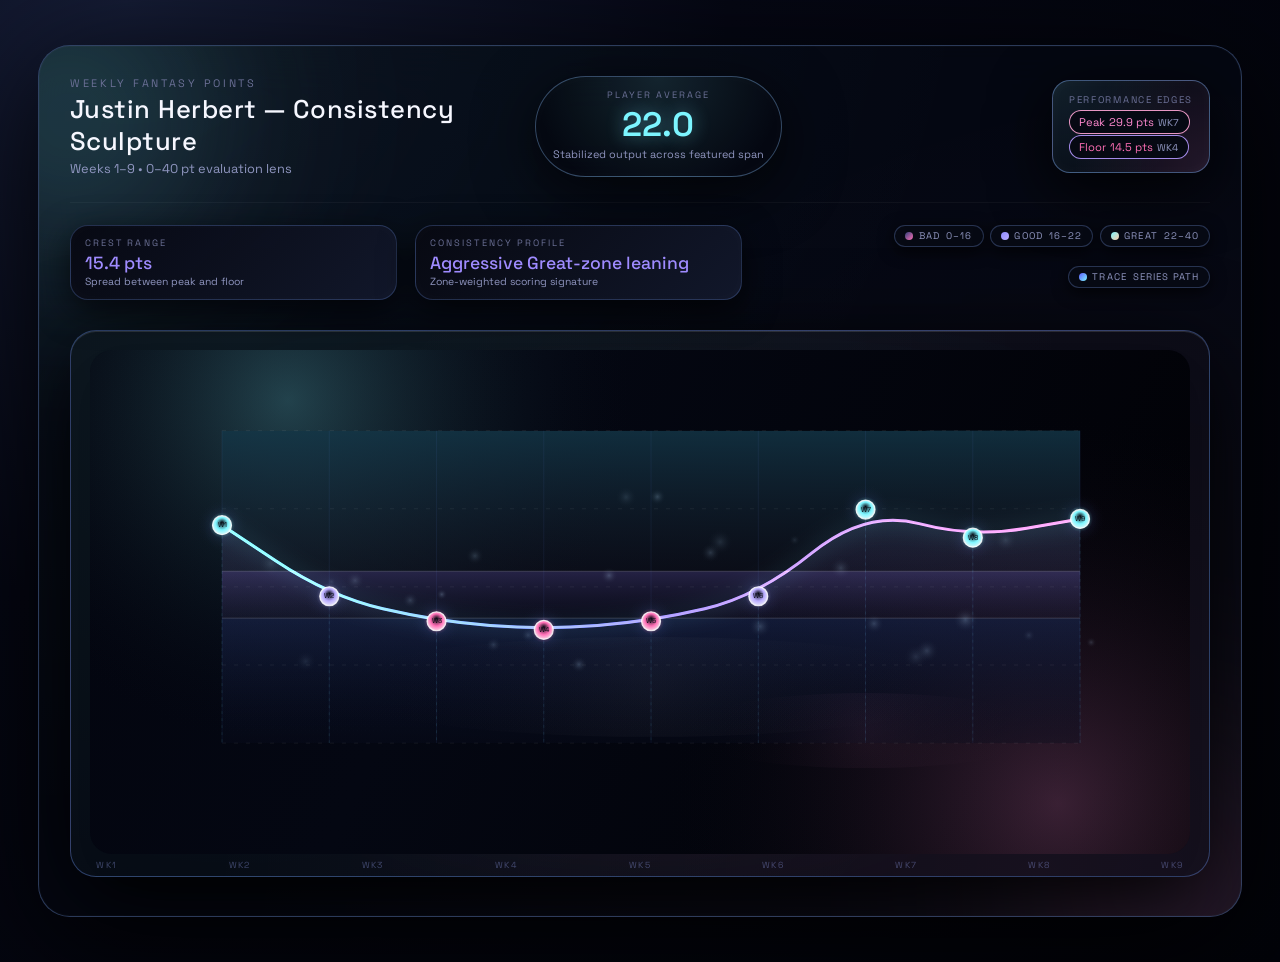
==== commit 984bd201: "Merge 141117009c8ba34162549cfd1da4c5d3559141cc into f3addb06becf944504b7ddfe4d9bb21b730d6e31" ====
--- a/index.html
+++ b/index.html
@@ -13,122 +13,105 @@
         <div class="shell-glow shell-glow--left"></div>
         <div class="shell-glow shell-glow--right"></div>
 
-        <!-- Top integrated HUD band -->
-        <header class="hud">
-          <!-- Left: Consistency progress circle -->
-          <div class="hud-segment hud-segment--left">
-            <div class="hud-label">Liquid Glass Consistency Map</div>
-            <div class="progress-circle progress-circle--consistency" aria-label="Season Consistency Rate 66.7%">
-              <svg viewBox="0 0 120 120" class="progress-ring">
-                <defs>
-                  <linearGradient id="consistencyGradient" x1="0%" y1="0%" x2="100%" y2="100%">
-                    <stop offset="0%" stop-color="#7cf5ff" />
-                    <stop offset="55%" stop-color="#9f8bff" />
-                    <stop offset="100%" stop-color="#c7a4ff" />
-                  </linearGradient>
-                </defs>
-                <circle
-                  class="progress-ring-track"
-                  cx="60"
-                  cy="60"
-                  r="46"
-                />
-                <circle
-                  class="progress-ring-fill"
-                  cx="60"
-                  cy="60"
-                  r="46"
-                  stroke="url(#consistencyGradient)"
-                  style="--progress: 0.667;"
-                />
-              </svg>
-              <div class="progress-circle-inner">
-                <div class="progress-value">66.7%</div>
-                <div class="progress-label">Consistency Rate</div>
-                <div class="progress-caption">Season</div>
-              </div>
-            </div>
+        <!-- Top meta / header -->
+        <header class="shell-header">
+          <div class="shell-header-left">
+            <div class="eyebrow">WEEKLY FANTASY POINTS</div>
+            <h1 class="player-title">Justin Herbert — Consistency Sculpture</h1>
+            <p class="subtitle">Weeks 1–9 • 0–40 pt evaluation lens</p>
           </div>
 
-          <!-- Center: Key stats -->
-          <div class="hud-segment hud-segment--center">
-            <div class="hud-player">
-              <div class="hud-eyebrow">WEEKLY FANTASY POINTS — JUSTIN HERBERT</div>
-              <div class="hud-context">Weeks 1–9 • 0–40 pt evaluation lens</div>
-            </div>
-            <div class="hud-metrics">
-              <div class="metric-block">
-                <div class="metric-label">Consistency</div>
-                <div class="metric-primary">
-                  <span class="metric-value">66.7%</span>
-                  <span class="metric-sub">Pos Rank: 11</span>
-                </div>
-              </div>
-              <div class="metric-block">
-                <div class="metric-label">Ceiling</div>
-                <div class="metric-primary">
-                  <span class="metric-value">28.8</span>
-                  <span class="metric-sub">Pos Rank: 4</span>
-                </div>
-              </div>
-            </div>
-            <div class="hud-series-label">
-              Weekly Fantasy Points — Justin Herbert (Weeks 1–9)
-            </div>
-            <div class="hud-zones-legend">
-              <span class="zone-chip zone-chip--bad">Bad 0–16</span>
-              <span class="zone-chip zone-chip--good">Good 16–22</span>
-              <span class="zone-chip zone-chip--great">Great 22–40</span>
-            </div>
+          <div class="shell-header-center">
+            <div class="avg-label">Player Average</div>
+            <div class="avg-value">22.0</div>
+            <div class="avg-caption">Stabilized output across featured span</div>
           </div>
 
-          <!-- Right: Ceiling positional ranking circle -->
-          <div class="hud-segment hud-segment--right">
-            <div class="progress-circle progress-circle--ceiling" aria-label="Ceiling Positional Rank 4, closer to 1 is better">
-              <svg viewBox="0 0 120 120" class="progress-ring">
-                <defs>
-                  <linearGradient id="ceilingGradient" x1="0%" y1="0%" x2="100%" y2="100%">
-                    <stop offset="0%" stop-color="#ffb47e" />
-                    <stop offset="40%" stop-color="#7cf5ff" />
-                    <stop offset="100%" stop-color="#ff89cf" />
-                  </linearGradient>
-                </defs>
-                <circle
-                  class="progress-ring-track"
-                  cx="60"
-                  cy="60"
-                  r="46"
-                />
-                <circle
-                  class="progress-ring-fill progress-ring-fill--ceiling"
-                  cx="60"
-                  cy="60"
-                  r="46"
-                  stroke="url(#ceilingGradient)"
-                  style="--progress: 0.842;"
-                />
-              </svg>
-              <div class="progress-circle-inner">
-                <div class="progress-value">4</div>
-                <div class="progress-label">Ceiling<br> Pos Rank</div>
-                <div class="progress-caption">Best: 1</div>
+          <div class="shell-header-right">
+            <div class="minmax-pill">
+              <div class="pill-label">Performance Edges</div>
+              <div class="pill-row">
+                <span class="pill-tag pill-tag--high">
+                  Peak
+                  <span id="peak-points">--</span>
+                  <span id="peak-week" class="pill-week">WK–</span>
+                </span>
+              </div>
+              <div class="pill-row">
+                <span class="pill-tag pill-tag--low">
+                  Floor
+                  <span id="floor-points">--</span>
+                  <span id="floor-week" class="pill-week">WK–</span>
+                </span>
               </div>
             </div>
           </div>
         </header>
 
-        <!-- Chart container: reference weekly chart shell -->
+        <!-- Legend and quick stats -->
+        <section class="shell-meta">
+          <div class="meta-stat">
+            <div class="meta-label">Crest Range</div>
+            <div class="meta-value" id="stat-range">--</div>
+            <div class="meta-sub">Spread between peak and floor</div>
+          </div>
+          <div class="meta-stat">
+            <div class="meta-label">Consistency Profile</div>
+            <div class="meta-value" id="stat-profile">--</div>
+            <div class="meta-sub">Zone-weighted scoring signature</div>
+          </div>
+          <div class="meta-legend">
+            <div class="zone-pill zone-pill--bad">
+              <span class="zone-dot"></span>
+              <span class="zone-label">Bad</span>
+              <span class="zone-range">0–16</span>
+            </div>
+            <div class="zone-pill zone-pill--good">
+              <span class="zone-dot"></span>
+              <span class="zone-label">Good</span>
+              <span class="zone-range">16–22</span>
+            </div>
+            <div class="zone-pill zone-pill--great">
+              <span class="zone-dot"></span>
+              <span class="zone-label">Great</span>
+              <span class="zone-range">22–40</span>
+            </div>
+            <div class="zone-pill zone-pill--trace">
+              <span class="zone-dot"></span>
+              <span class="zone-label">Trace</span>
+              <span class="zone-range">Series Path</span>
+            </div>
+          </div>
+        </section>
+
+        <!-- Chart container: canvas + tooltip overlay -->
         <section class="chart-shell">
-          <div class="weekly-chart-shell">
-            <small class="weekly-chart-shell__hint">
-              Tap / hover on a week to see exact points and performance zone
-            </small>
-            <div class="weekly-chart-box" id="weekly-chart-box">
-              <div class="weekly-chart-y-axis" id="weekly-chart-y-axis"></div>
-              <div class="weekly-chart-grid" aria-hidden="true"></div>
-              <div class="weekly-chart-line-layer" id="weekly-chart-points"></div>
-              <div class="weekly-chart-x-axis" id="weekly-chart-x-axis"></div>
-            </div>
+          <div class="chart-glass-layer chart-glass-layer--outer"></div>
+          <div class="chart-glass-layer chart-glass-layer--inner"></div>
+          <div class="chart-caustic chart-caustic--top"></div>
+          <div class="chart-caustic chart-caustic--bottom"></div>
+
+          <canvas id="infographicCanvas" aria-label="Weekly fantasy points liquid glass chart" role="img"></canvas>
+
+          <!-- Tooltip overlay (positioned by JS) -->
+          <div id="chart-tooltip" class="chart-tooltip" hidden>
+            <div class="tooltip-label" id="tooltip-week">Week 1</div>
+            <div class="tooltip-value" id="tooltip-value">27.9 pts</div>
+            <div class="tooltip-zone" id="tooltip-zone">Great Zone</div>
+          </div>
+
+          <!-- Week labels track (helper for quick reading) -->
+          <div class="week-track" aria-hidden="true">
+            <!-- Week labels are rendered into canvas + orbs; this subtle strip reinforces the timeline -->
+            <span>WK1</span>
+            <span>WK2</span>
+            <span>WK3</span>
+            <span>WK4</span>
+            <span>WK5</span>
+            <span>WK6</span>
+            <span>WK7</span>
+            <span>WK8</span>
+            <span>WK9</span>
           </div>
         </section>
       </section>
--- a/styles.css
+++ b/styles.css
@@ -100,244 +100,211 @@
   background: radial-gradient(circle at center, rgba(255, 137, 207, 0.28), transparent 70%);
 }
 
-/* TOP HUD: integrated liquid-glass band */
-
-.hud {
+/* HEADER */
+
+.shell-header {
   position: relative;
   z-index: 2;
   display: grid;
-  grid-template-columns: minmax(0, 2.1fr) minmax(0, 2.4fr) minmax(0, 2fr);
-  gap: 1.5rem;
-  align-items: stretch;
-  padding: 1rem 1.1rem 1.25rem;
-  margin-bottom: 0.2rem;
-  border-radius: 22px;
-  background:
-    radial-gradient(circle at 0% 0%, rgba(124, 245, 255, 0.06), transparent 75%),
-    radial-gradient(circle at 100% 100%, rgba(255, 137, 207, 0.05), transparent 75%),
-    rgba(4, 7, 16, 0.98);
-  border: 1px solid rgba(126, 176, 255, 0.32);
-  box-shadow:
-    0 20px 70px rgba(0, 0, 0, 0.95),
-    inset 0 0 18px rgba(255, 255, 255, 0.02);
-  backdrop-filter: blur(22px) saturate(150%);
-}
-
-/* HUD segments */
-
-.hud-segment {
+  grid-template-columns: minmax(0, 2.2fr) minmax(0, 1.7fr) minmax(0, 2fr);
+  gap: 1.6rem;
+  padding-bottom: 1.6rem;
+  border-bottom: 1px solid rgba(255, 255, 255, 0.04);
+}
+
+.eyebrow {
+  font-size: 0.68rem;
+  letter-spacing: 0.25em;
+  text-transform: uppercase;
+  color: var(--text-muted);
+}
+
+.player-title {
+  margin: 0.15rem 0 0.2rem;
+  font-size: 1.6rem;
+  letter-spacing: 0.02em;
+  font-weight: 500;
+  color: var(--text-primary);
+}
+
+.subtitle {
+  margin: 0;
+  font-size: 0.8rem;
+  color: var(--text-soft);
+}
+
+.shell-header-center {
+  align-self: center;
+  justify-self: center;
+  text-align: center;
+  padding: 0.75rem 1.05rem 0.9rem;
+  border-radius: 999px;
   position: relative;
-  display: flex;
-  flex-direction: column;
-  justify-content: center;
-}
-
-.hud-segment--left,
-.hud-segment--right {
-  gap: 0.4rem;
-}
-
-.hud-label {
+  background: radial-gradient(circle at 50% 0%, rgba(124, 245, 255, 0.12), transparent 80%),
+    rgba(5, 8, 18, 0.92);
+  border: 1px solid rgba(142, 194, 255, 0.35);
+  box-shadow: 0 14px 60px rgba(0, 0, 0, 0.7), inset 0 0 22px rgba(255, 255, 255, 0.02);
+  backdrop-filter: blur(18px);
+}
+
+.avg-label {
+  font-size: 0.58rem;
+  letter-spacing: 0.22em;
+  text-transform: uppercase;
+  color: var(--text-muted);
+}
+
+.avg-value {
+  margin-top: 0.12rem;
+  font-size: 2.12rem;
+  font-weight: 600;
+  color: var(--accent-cyan);
+  text-shadow: 0 0 18px rgba(124, 245, 255, 0.48);
+}
+
+.avg-caption {
+  margin-top: 0.05rem;
+  font-size: 0.68rem;
+  color: var(--text-soft);
+}
+
+.shell-header-right {
+  align-self: center;
+  justify-self: flex-end;
+}
+
+.minmax-pill {
+  padding: 0.85rem 1rem;
+  border-radius: 18px;
+  background: radial-gradient(circle at 0 0, rgba(124, 245, 255, 0.1), transparent 75%),
+    radial-gradient(circle at 100% 100%, rgba(255, 137, 207, 0.12), transparent 75%),
+    rgba(6, 9, 20, 0.98);
+  border: 1px solid rgba(136, 183, 255, 0.42);
+  box-shadow: 0 16px 60px rgba(0, 0, 0, 0.85), inset 0 0 14px rgba(255, 255, 255, 0.03);
+}
+
+.pill-label {
   font-size: 0.6rem;
   letter-spacing: 0.18em;
   text-transform: uppercase;
   color: var(--text-muted);
-}
-
-/* Progress circles: shared */
-
-.progress-circle {
-  position: relative;
-  width: 126px;
-  height: 126px;
-  border-radius: 50%;
-  padding: 9px;
+  margin-bottom: 0.25rem;
+}
+
+.pill-row {
   display: flex;
   align-items: center;
-  justify-content: center;
-  background:
-    radial-gradient(circle at 30% 0%, rgba(255, 255, 255, 0.12), transparent 70%),
-    radial-gradient(circle at 80% 120%, rgba(124, 245, 255, 0.08), transparent 80%),
-    rgba(3, 5, 13, 0.98);
-  border: 1px solid rgba(151, 194, 255, 0.42);
-  box-shadow:
-    0 14px 50px rgba(0, 0, 0, 0.96),
-    inset 0 0 12px rgba(255, 255, 255, 0.02);
-}
-
-.progress-circle::after {
-  /* subtle edge highlight */
-  content: "";
-  position: absolute;
-  inset: 5px;
-  border-radius: 50%;
-  border-top: 1px solid rgba(255, 255, 255, 0.16);
-  border-left: 1px solid rgba(255, 255, 255, 0.05);
-  border-right: 1px solid rgba(124, 245, 255, 0.08);
-  opacity: 0.9;
-  pointer-events: none;
-}
-
-.progress-ring {
-  position: absolute;
-  inset: 6px;
-  transform: rotate(-90deg);
-}
-
-.progress-ring-track {
-  fill: none;
-  stroke: rgba(90, 112, 164, 0.35);
-  stroke-width: 7;
-}
-
-.progress-ring-fill {
-  fill: none;
-  stroke-width: 7;
-  stroke-linecap: round;
-  stroke-dasharray: 289; /* approx circumference for r=46 */
-  stroke-dashoffset: calc(289 * (1 - var(--progress, 0)));
-  filter: drop-shadow(0 0 10px rgba(124, 245, 255, 0.42));
-}
-
-.progress-ring-fill--ceiling {
-  /* start arc slightly offset for distinct feel */
-  transform-origin: 60px 60px;
-  transform: rotate(18deg);
-}
-
-.progress-circle-inner {
+  gap: 0.4rem;
+  margin-top: 0.08rem;
+}
+
+.pill-tag {
+  display: inline-flex;
+  align-items: baseline;
+  gap: 0.24rem;
+  padding: 0.24rem 0.6rem;
+  border-radius: 999px;
+  font-size: 0.7rem;
+  background: rgba(7, 10, 20, 0.98);
+  border: 1px solid rgba(143, 190, 255, 0.4);
+  color: var(--text-primary);
+}
+
+.pill-tag--high {
+  border-color: rgba(255, 166, 214, 0.9);
+  color: var(--accent-pink);
+}
+
+.pill-tag--low {
+  border-color: rgba(180, 152, 255, 0.9);
+  color: var(--accent-bad);
+}
+
+.pill-week {
+  font-size: 0.62rem;
+  color: var(--text-soft);
+}
+
+/* META + LEGEND */
+
+.shell-meta {
   position: relative;
   z-index: 2;
-  text-align: center;
-  display: flex;
-  flex-direction: column;
-  gap: 0.02rem;
-}
-
-.progress-value {
-  font-size: 1.6rem;
-  font-weight: 600;
-  color: var(--accent-cyan);
-  text-shadow: 0 0 16px rgba(124, 245, 255, 0.52);
-}
-
-.progress-label {
-  font-size: 0.6rem;
-  letter-spacing: 0.14em;
-  text-transform: uppercase;
-  color: var(--text-soft);
-}
-
-.progress-caption {
-  font-size: 0.52rem;
-  color: var(--text-muted);
-}
-
-/* Center HUD stats */
-
-.hud-player {
-  margin-bottom: 0.3rem;
-}
-
-.hud-eyebrow {
+  margin-top: 1.35rem;
+  display: grid;
+  grid-template-columns: minmax(0, 1.6fr) minmax(0, 1.6fr) minmax(0, 2.2fr);
+  gap: 1.1rem;
+}
+
+.meta-stat {
+  padding: 0.7rem 0.9rem;
+  border-radius: 18px;
+  background: linear-gradient(135deg, rgba(7, 9, 18, 0.98), rgba(18, 24, 44, 0.96));
+  border: 1px solid rgba(120, 165, 255, 0.24);
+  box-shadow: 0 10px 34px rgba(0, 0, 0, 0.7), inset 0 0 18px rgba(255, 255, 255, 0.02);
+}
+
+.meta-label {
   font-size: 0.58rem;
   letter-spacing: 0.22em;
   text-transform: uppercase;
   color: var(--text-muted);
 }
 
-.hud-context {
-  margin-top: 0.08rem;
-  font-size: 0.7rem;
-  color: var(--text-soft);
-}
-
-.hud-metrics {
-  display: flex;
-  gap: 1.4rem;
-  margin: 0.05rem 0 0.3rem;
-}
-
-.metric-block {
-  display: flex;
-  flex-direction: column;
-  gap: 0.08rem;
-}
-
-.metric-label {
-  font-size: 0.58rem;
-  text-transform: uppercase;
-  letter-spacing: 0.16em;
-  color: var(--text-muted);
-}
-
-.metric-primary {
-  display: flex;
-  align-items: baseline;
-  gap: 0.5rem;
-}
-
-.metric-value {
-  font-size: 1.18rem;
+.meta-value {
+  margin-top: 0.18rem;
+  font-size: 1.1rem;
   font-weight: 500;
   color: var(--accent-violet);
 }
 
-.metric-sub {
-  font-size: 0.64rem;
-  color: var(--accent-cyan);
-  opacity: 0.9;
-}
-
-.hud-series-label {
-  font-size: 0.64rem;
+.meta-sub {
+  margin-top: 0.06rem;
+  font-size: 0.65rem;
   color: var(--text-soft);
 }
 
-.hud-zones-legend {
-  margin-top: 0.2rem;
+.meta-legend {
   display: flex;
   flex-wrap: wrap;
+  justify-content: flex-end;
+  gap: 0.4rem;
+  align-items: flex-start;
+}
+
+.zone-pill {
+  display: inline-flex;
+  align-items: center;
   gap: 0.35rem;
-  font-size: 0.54rem;
-}
-
-.zone-chip {
-  padding: 0.18rem 0.5rem;
+  padding: 0.26rem 0.62rem;
   border-radius: 999px;
-  border: 1px solid rgba(132, 177, 255, 0.26);
-  background: rgba(6, 9, 20, 0.98);
-  text-transform: uppercase;
-  letter-spacing: 0.14em;
+  font-size: 0.6rem;
+  letter-spacing: 0.12em;
+  text-transform: uppercase;
   color: var(--text-soft);
-}
-
-.zone-chip--bad {
-  border-color: rgba(255, 111, 182, 0.7);
-  color: #ff9dd0;
-}
-
-.zone-chip--good {
-  border-color: rgba(185, 172, 255, 0.65);
-  color: #cbc3ff;
-}
-
-.zone-chip--great {
-  border-color: rgba(124, 245, 255, 0.7);
-  color: #a6fbff;
-}
-
-/* Right HUD segment specific */
-
-.hud-segment--right {
-  align-items: flex-end;
-}
-
-/* Ensure progress circles scale a bit on smaller screens without animation */
-
-.hud-segment--left .progress-circle,
-.hud-segment--right .progress-circle {
-  transition: none;
+  background: rgba(7, 10, 20, 0.96);
+  border: 1px solid rgba(134, 171, 255, 0.26);
+  box-shadow: 0 4px 16px rgba(0, 0, 0, 0.75);
+}
+
+.zone-dot {
+  width: 0.5rem;
+  height: 0.5rem;
+  border-radius: 999px;
+  background: var(--accent-cyan);
+}
+
+.zone-pill--bad .zone-dot {
+  background: linear-gradient(135deg, #2e4079, var(--accent-bad));
+}
+.zone-pill--good .zone-dot {
+  background: linear-gradient(135deg, #8f8cff, var(--accent-good));
+}
+.zone-pill--great .zone-dot {
+  background: linear-gradient(135deg, var(--accent-great), #ffcba8);
+}
+.zone-pill--trace .zone-dot {
+  background: linear-gradient(135deg, #5f5bff, #7cf5ff);
 }
 
 /* CHART SHELL */
@@ -359,205 +326,136 @@
   overflow: hidden;
 }
 
-/* Reference weekly chart shell */
-
-.weekly-chart-shell {
+/* Inner glass layers for depth */
+
+.chart-glass-layer {
+  position: absolute;
+  inset: 9% 4%;
+  border-radius: 24px;
+  pointer-events: none;
+}
+
+.chart-glass-layer--outer {
+  border: 1px solid rgba(139, 184, 255, 0.2);
+  box-shadow:
+    inset 0 18px 40px rgba(255, 255, 255, 0.03),
+    inset 0 -18px 65px rgba(0, 0, 0, 0.9);
+}
+
+.chart-glass-layer--inner {
+  inset: 13% 7%;
+  border-radius: 20px;
+  background:
+    radial-gradient(ellipse at top, rgba(124, 245, 255, 0.05), transparent 65%),
+    radial-gradient(ellipse at bottom, rgba(255, 137, 207, 0.04), transparent 60%);
+  box-shadow:
+    inset 0 0 40px rgba(0, 0, 0, 0.95),
+    inset 0 0 0 1px rgba(255, 255, 255, 0.015);
+}
+
+/* Caustic highlights */
+
+.chart-caustic {
+  position: absolute;
+  pointer-events: none;
+  filter: blur(32px);
+  mix-blend-mode: screen;
+  opacity: 0.65;
+}
+
+.chart-caustic--top {
+  left: 10%;
+  right: 10%;
+  top: 9%;
+  height: 38px;
+  background: radial-gradient(ellipse at center, rgba(124, 245, 255, 0.22), transparent 70%);
+}
+
+.chart-caustic--bottom {
+  left: 22%;
+  right: 22%;
+  bottom: 7%;
+  height: 34px;
+  background: radial-gradient(ellipse at center, rgba(255, 137, 207, 0.18), transparent 70%);
+}
+
+/* Canvas */
+
+#infographicCanvas {
   position: relative;
+  display: block;
+  width: 100%;
+  height: clamp(360px, 56vh, 560px);
   border-radius: 22px;
-  padding: 1rem 1.1rem 0.8rem;
-  background: radial-gradient(circle at top, rgba(1, 5, 16, 0.45), rgba(4, 7, 18, 0));
-  border: 1px solid rgba(255, 255, 255, 0.04);
-  box-shadow: inset 0 0 0 1px rgba(124, 245, 255, 0.08);
-  backdrop-filter: blur(18px);
-  overflow: hidden;
-}
-
-.weekly-chart-shell__hint {
-  color: rgba(239, 246, 255, 0.55);
-  font-size: 0.6rem;
-  display: block;
-  margin-bottom: 0.6rem;
-  letter-spacing: 0.08em;
-  text-transform: uppercase;
-}
-
-.weekly-chart-box {
-  position: relative;
-  width: 100%;
-  height: clamp(320px, 50vh, 420px);
-  border-radius: 20px;
-  overflow: hidden;
-  background: radial-gradient(circle at 35% 20%, rgba(2, 6, 23, 0.22), rgba(2, 6, 23, 0));
-}
-
-.weekly-chart-y-axis {
+  z-index: 3;
+  cursor: default;
+}
+
+/* Week track: subtle static guide, not interactive */
+
+.week-track {
   position: absolute;
-  top: 0;
-  bottom: 1.35rem;
-  left: 0.35rem;
-  width: 3.2rem;
-  background: linear-gradient(180deg, rgba(2, 6, 23, 0.78), rgba(2, 6, 23, 0));
-  display: flex;
-  flex-direction: column;
-  justify-content: space-between;
-  padding: 0.85rem 0 1.5rem;
-  gap: 0.25rem;
-  z-index: 3;
-}
-
-.weekly-chart-y-tick {
-  display: flex;
-  align-items: center;
-  gap: 0.3rem;
-  font-size: 0.58rem;
-  color: rgba(239, 246, 255, 0.72);
-  border-bottom: 1px solid rgba(239, 246, 255, 0.06);
-  padding-bottom: 0.32rem;
-  letter-spacing: 0.08em;
-  text-transform: uppercase;
-}
-
-.weekly-chart-grid {
-  position: absolute;
-  inset: 0 0 0 3.5rem;
-  background-image: linear-gradient(
-    transparent calc(100% - 38px),
-    rgba(255, 255, 255, 0.04) calc(100% - 38px)
-  );
-  background-size: 100% 40px;
-  pointer-events: none;
-  z-index: 1;
-}
-
-.weekly-chart-line-layer {
-  position: absolute;
-  inset: 1rem 0.25rem 1.4rem 3.5rem;
-  z-index: 4;
-}
-
-.weekly-chart-x-axis {
-  position: absolute;
-  bottom: 0;
-  left: 3.5rem;
-  right: 0.3rem;
+  bottom: 0.35rem;
+  left: 1.6rem;
+  right: 1.6rem;
   display: flex;
   justify-content: space-between;
-  gap: 0;
+  font-size: 0.55rem;
+  letter-spacing: 0.16em;
+  text-transform: uppercase;
+  color: rgba(158, 173, 255, 0.36);
+  pointer-events: none;
+  z-index: 2;
+}
+
+/* Tooltip */
+
+.chart-tooltip {
+  position: absolute;
+  min-width: 136px;
+  padding: 0.5rem 0.7rem 0.55rem;
+  border-radius: 14px;
+  background: var(--tooltip-bg);
+  border: 1px solid var(--tooltip-border);
+  box-shadow:
+    0 16px 50px rgba(0, 0, 0, 0.95),
+    inset 0 0 14px rgba(255, 255, 255, 0.02);
+  backdrop-filter: blur(18px) saturate(150%);
+  transform: translate(-50%, -115%);
+  z-index: 10;
+  pointer-events: none;
+}
+
+.chart-tooltip::before {
+  content: "";
+  position: absolute;
+  left: 50%;
+  bottom: -7px;
+  transform: translateX(-50%);
+  border-width: 7px 7px 0 7px;
+  border-style: solid;
+  border-color: rgba(10, 14, 30, 0.96) transparent transparent transparent;
+  filter: drop-shadow(0 -1px 3px rgba(0, 0, 0, 0.9));
+}
+
+.tooltip-label {
   font-size: 0.58rem;
-  color: rgba(239, 246, 255, 0.82);
-  background: rgba(2, 6, 23, 0.85);
-  border-top: 1px solid rgba(239, 246, 255, 0.06);
-  border-radius: 0 0 18px 18px;
-  backdrop-filter: blur(10px);
-  padding: 0.35rem 0 0.4rem;
-  letter-spacing: 0.04em;
-  z-index: 5;
-}
-
-.weekly-chart-x-axis span {
-  flex: 1 1 auto;
-  text-align: center;
-}
-
-.weekly-zone {
-  position: absolute;
-  left: 3.5rem;
-  right: 0.35rem;
-  border-bottom: 1px solid rgba(239, 246, 255, 0.05);
-  z-index: 0;
-}
-
-.weekly-zone-label {
-  position: absolute;
-  top: 4px;
-  right: 0.45rem;
-  font-size: 0.5rem;
-  text-transform: uppercase;
-  letter-spacing: 0.11em;
-  padding: 0.12rem 0.4rem 0.16rem;
-  border-radius: 999px;
-  border: 1px solid rgba(255, 255, 255, 0.08);
-  background: rgba(1, 4, 11, 0.78);
-  color: rgba(239, 246, 255, 0.62);
-  backdrop-filter: blur(12px);
-}
-
-.weekly-zone--bad {
-  background: linear-gradient(180deg, rgba(255, 66, 122, 0.12), rgba(5, 7, 15, 0));
-}
-
-.weekly-zone--good {
-  background: linear-gradient(180deg, rgba(0, 195, 255, 0.09), rgba(5, 7, 15, 0));
-}
-
-.weekly-zone--great {
-  background: linear-gradient(180deg, rgba(199, 97, 255, 0.1), rgba(5, 7, 15, 0));
-}
-
-.weekly-point {
-  position: absolute;
-  width: 12px;
-  height: 12px;
-  border-radius: 999px;
-  border: 2.5px solid rgba(2, 6, 23, 0.98);
-  display: grid;
-  place-items: center;
-  cursor: pointer;
-  z-index: 5;
-}
-
-.weekly-point-label {
-  position: absolute;
-  top: -34px;
-  left: 50%;
-  transform: translateX(-50%);
-  background: rgba(1, 6, 14, 0.82);
-  border: 1px solid rgba(212, 212, 216, 0.14);
-  border-radius: 0.55rem;
-  padding: 0.22rem 0.32rem 0.12rem;
-  text-align: center;
-  min-width: 66px;
-  backdrop-filter: blur(12px);
-  pointer-events: none;
-}
-
-.weekly-point-label span {
-  display: block;
-  line-height: 1.05;
-}
-
-.weekly-point-label__week {
-  font-size: 0.48rem;
-  color: rgba(239, 246, 255, 0.45);
-  letter-spacing: 0.12em;
-}
-
-.weekly-point-label__value {
-  font-size: 0.68rem;
-  font-weight: 600;
-  color: #f8faff;
-}
-
-.weekly-point-label__bucket {
-  font-size: 0.48rem;
-  text-transform: uppercase;
-  letter-spacing: 0.08em;
-  margin-top: 0.1rem;
-}
-
-.weekly-curve-layer {
-  pointer-events: none;
-  filter: drop-shadow(0 0 12px rgba(207, 120, 255, 0.45));
-}
-
-@media (max-width: 720px) {
-  .weekly-chart-box {
-    height: 320px;
-  }
-
-  .weekly-chart-x-axis span {
-    font-size: 0.56rem;
-  }
+  letter-spacing: 0.18em;
+  text-transform: uppercase;
+  color: var(--text-muted);
+}
+
+.tooltip-value {
+  margin-top: 0.08rem;
+  font-size: 0.98rem;
+  font-weight: 500;
+  color: var(--accent-cyan);
+}
+
+.tooltip-zone {
+  margin-top: 0.02rem;
+  font-size: 0.64rem;
+  color: var(--accent-violet);
 }
 
 /* RESPONSIVE */
@@ -571,18 +469,53 @@
     padding: 1.4rem 1.4rem 1.8rem;
     border-radius: 26px;
   }
+
+  .shell-header {
+    grid-template-columns: minmax(0, 2fr) minmax(0, 2fr);
+    grid-template-rows: auto auto;
+    gap: 1.2rem;
+  }
+
+  .shell-header-right {
+    grid-column: span 2;
+    justify-self: flex-start;
+  }
+
+  .shell-meta {
+    grid-template-columns: minmax(0, 1.6fr) minmax(0, 2fr);
+    grid-auto-rows: auto;
+    row-gap: 0.8rem;
+  }
+
+  .meta-legend {
+    justify-content: flex-start;
+  }
 }
 
 @media (max-width: 720px) {
-  body {
-    padding: 1.4rem 1rem;
-  }
-
-  .glass-shell {
-    padding: 1.1rem 1.1rem 1.4rem;
-  }
-
-  .weekly-chart-shell {
-    padding: 0.85rem 0.85rem 0.6rem;
-  }
-}
+  .shell-header {
+    grid-template-columns: 1fr;
+  }
+
+  .shell-header-center {
+    justify-self: flex-start;
+    margin-left: -0.1rem;
+  }
+
+  .shell-header-right {
+    justify-self: flex-start;
+  }
+
+  .shell-meta {
+    grid-template-columns: 1fr;
+  }
+
+  #infographicCanvas {
+    height: clamp(320px, 50vh, 440px);
+  }
+
+  .week-track {
+    left: 1.2rem;
+    right: 1.2rem;
+  }
+}
